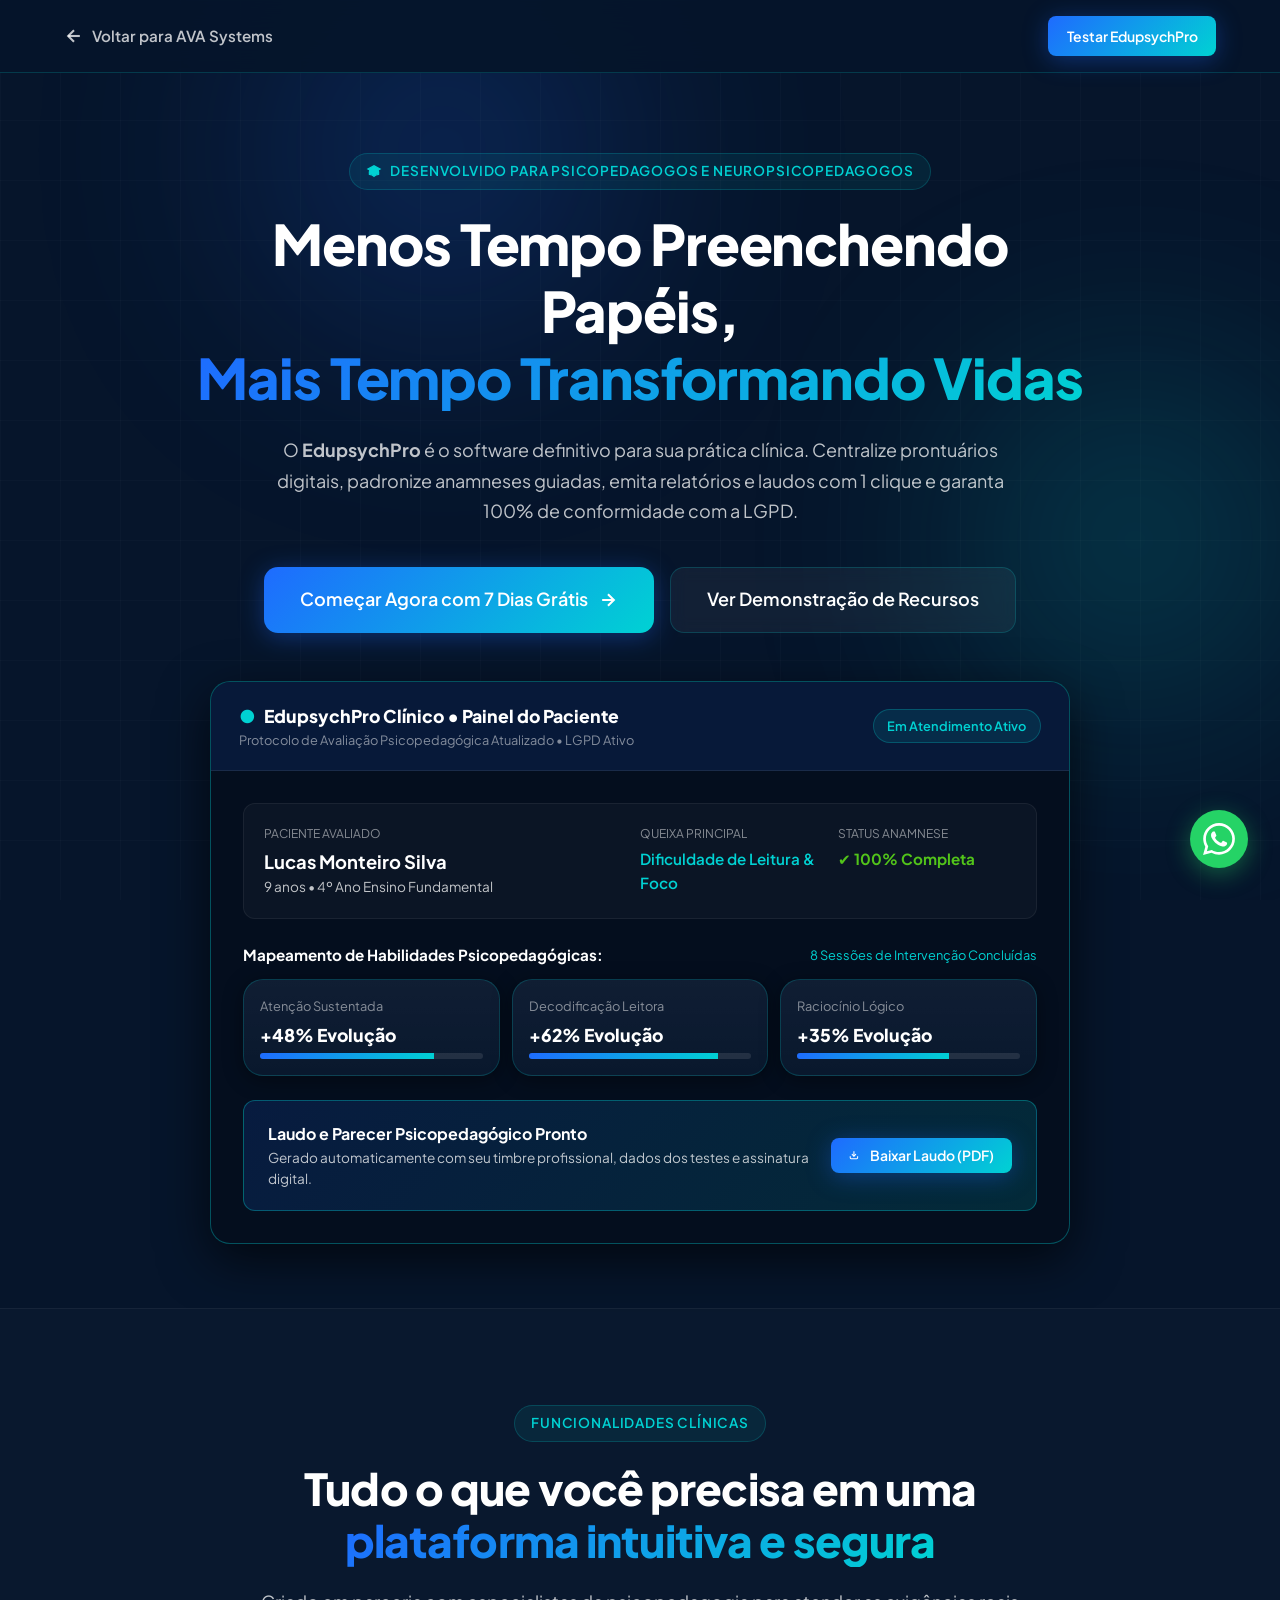
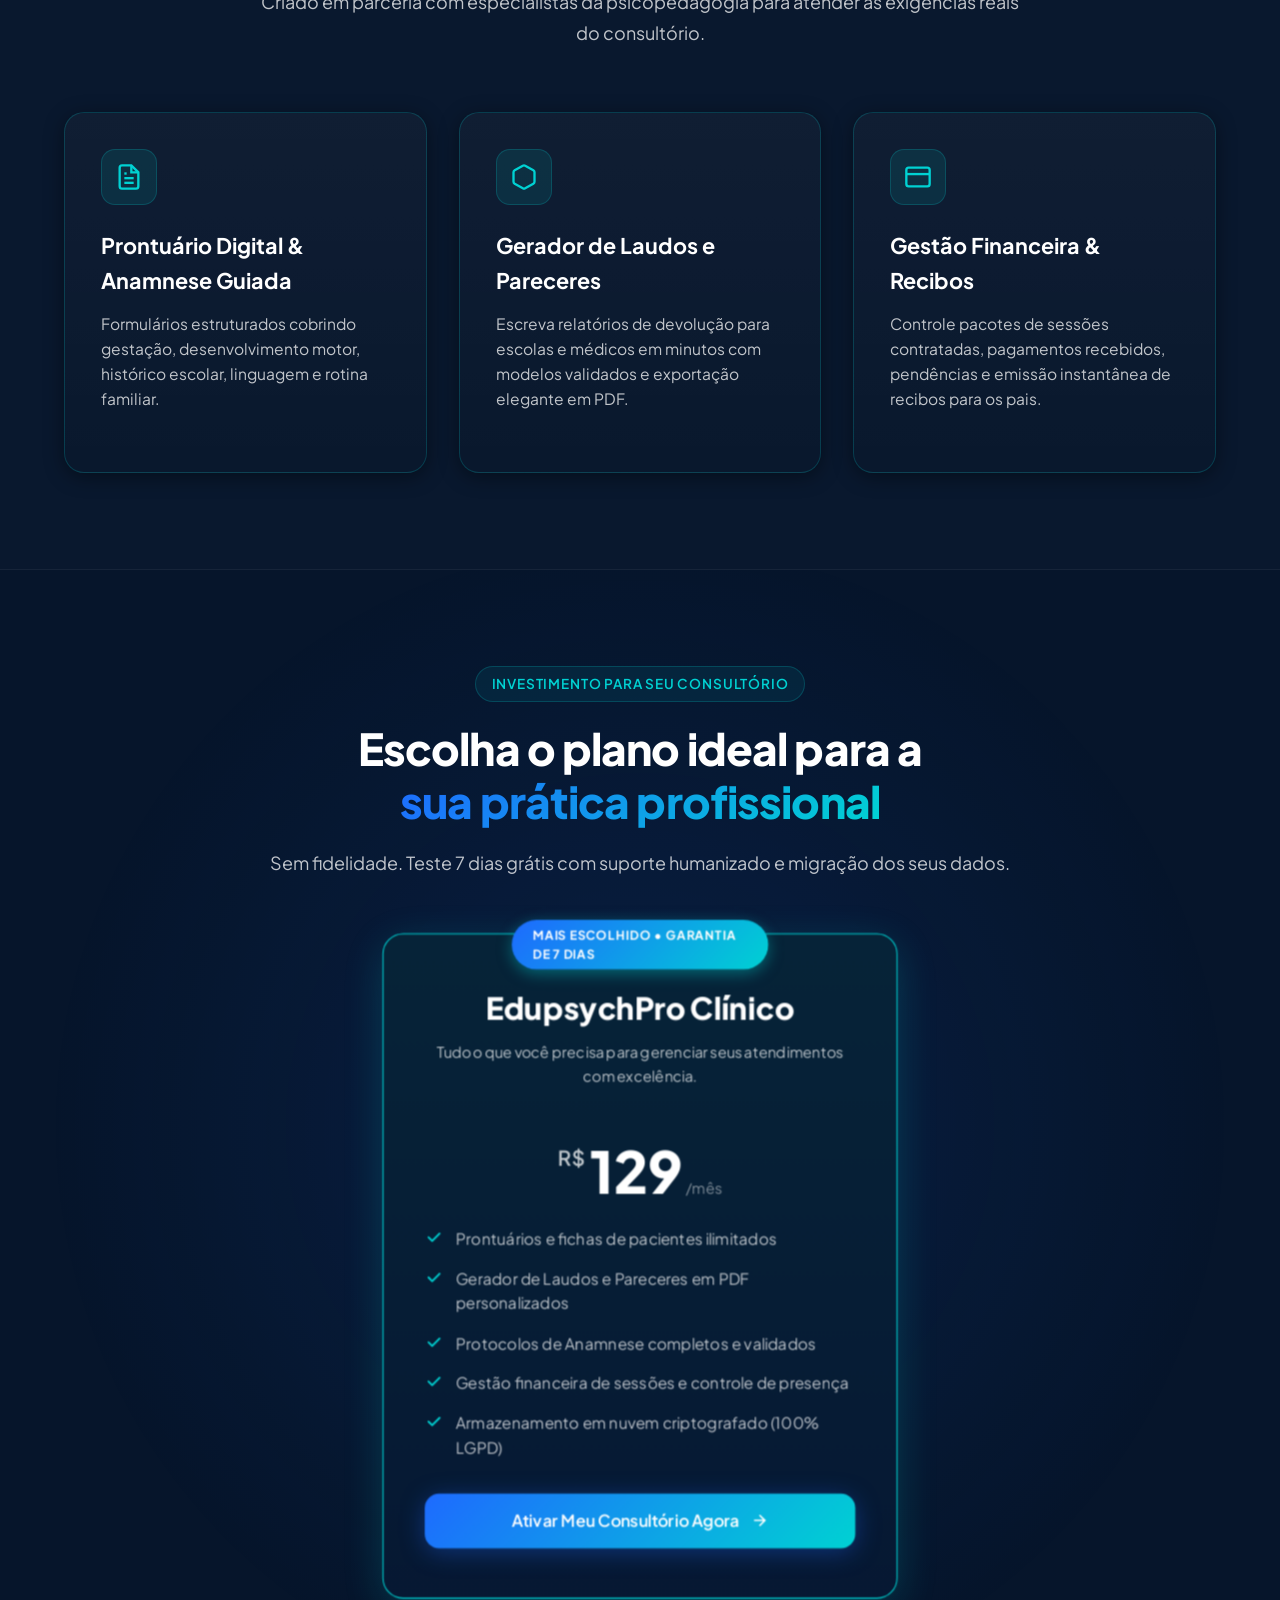
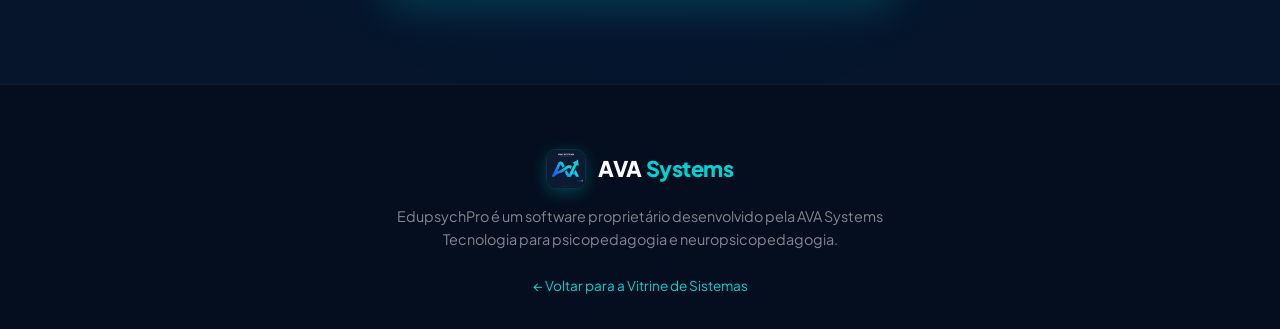
==== edupsychpro.html @ 57d43c19 "feat: vitrine de sistemas proprietarios com cards de acao dupla e landing pages dedicadas para Kit-A" ====
<!DOCTYPE html>
<html lang="pt-BR">
<head>
  <meta charset="UTF-8">
  <meta name="viewport" content="width=device-width, initial-scale=1.0">
  <title>EdupsychPro • Software de Gestão e Laudos para Psicopedagogos</title>
  <meta name="description" content="A plataforma definitiva para psicopedagogos e neuropsicopedagogos. Prontuários digitais, anamnese estruturada, laudos em PDF e conformidade LGPD.">
  
  <!-- Open Graph / Social Meta -->
  <meta property="og:title" content="EdupsychPro • Software de Gestão e Laudos para Psicopedagogos">
  <meta property="og:description" content="Software completo de gestão clínica, anamneses estruturadas e emissão de laudos em PDF para psicopedagogos e neuropsicopedagogos.">
  <meta property="og:type" content="website">
  <meta property="og:image" content="assets/logo-icon.jpg">
  
  <link rel="preconnect" href="https://fonts.googleapis.com">
  <link rel="preconnect" href="https://fonts.gstatic.com" crossorigin>
  <link href="https://fonts.googleapis.com/css2?family=Plus+Jakarta+Sans:wght@300;400;500;600;700;800&display=swap" rel="stylesheet">
  
  <link rel="icon" type="image/jpeg" href="assets/logo-icon.jpg">
  <link rel="stylesheet" href="styles.css">
  <style>
    .subpage-nav {
      background: rgba(6, 21, 43, 0.92);
      backdrop-filter: blur(16px);
      border-bottom: 1px solid var(--card-border);
      position: sticky;
      top: 0;
      z-index: 100;
      padding: 1rem 0;
    }
    .subpage-nav-inner {
      display: flex;
      justify-content: space-between;
      align-items: center;
    }
    .back-btn {
      display: inline-flex;
      align-items: center;
      gap: 0.5rem;
      color: var(--text-secondary);
      text-decoration: none;
      font-weight: 600;
      font-size: 0.95rem;
      transition: color var(--transition-fast);
    }
    .back-btn:hover {
      color: var(--accent-cyan);
    }
    .hero-landing {
      padding: 5rem 0 4rem 0;
      text-align: center;
    }
    .clinical-showcase-box {
      max-width: 860px;
      margin: 3rem auto 0 auto;
      background: #040e1e;
      border: 1px solid rgba(0, 210, 211, 0.35);
      border-radius: 20px;
      box-shadow: 0 16px 50px rgba(0, 0, 0, 0.65);
      overflow: hidden;
      text-align: left;
    }
    .clinical-topbar {
      background: rgba(30, 107, 255, 0.12);
      border-bottom: 1px solid rgba(255, 255, 255, 0.08);
      padding: 1.25rem 1.75rem;
      display: flex;
      justify-content: space-between;
      align-items: center;
      flex-wrap: wrap;
      gap: 1rem;
    }
    .clinical-body {
      padding: 2rem;
    }
    .patient-header-grid {
      display: grid;
      grid-template-columns: 2fr 1fr 1fr;
      gap: 1.25rem;
      background: rgba(255, 255, 255, 0.03);
      border: 1px solid rgba(255, 255, 255, 0.06);
      border-radius: 12px;
      padding: 1.25rem;
      margin-bottom: 1.5rem;
    }
    .pdf-banner-action {
      display: flex;
      justify-content: space-between;
      align-items: center;
      background: linear-gradient(135deg, rgba(30, 107, 255, 0.15), rgba(0, 210, 211, 0.15));
      border: 1px solid rgba(0, 210, 211, 0.35);
      border-radius: 12px;
      padding: 1.25rem 1.5rem;
      margin-top: 1.5rem;
    }
    @media (max-width: 768px) {
      .patient-header-grid {
        grid-template-columns: 1fr;
      }
      .pdf-banner-action {
        flex-direction: column;
        align-items: flex-start;
        gap: 1rem;
      }
    }
  </style>
</head>
<body>

  <!-- Ambient Glowing Tech Background -->
  <div class="ambient-bg" aria-hidden="true">
    <div class="ambient-orb orb-1"></div>
    <div class="ambient-orb orb-2"></div>
  </div>
  <div class="grid-overlay" aria-hidden="true"></div>

  <!-- Subpage Navigation -->
  <header class="subpage-nav">
    <div class="container subpage-nav-inner">
      <a href="index.html#sistemas" class="back-btn">
        <svg width="20" height="20" viewBox="0 0 24 24" fill="none" stroke="currentColor" stroke-width="2.5">
          <line x1="19" y1="12" x2="5" y2="12"></line>
          <polyline points="12 19 5 12 12 5"></polyline>
        </svg>
        <span>Voltar para AVA Systems</span>
      </a>

      <div style="display: flex; align-items: center; gap: 1rem;">
        <a href="https://wa.me/5511999999999?text=Ol%C3%A1!%20Quero%20conhecer%20e%20testar%20o%20EdupsychPro%20para%20psicopedagogos!" 
           class="btn btn-primary btn-sm" 
           target="_blank" 
           rel="noopener">
          <span>Testar EdupsychPro</span>
        </a>
      </div>
    </div>
  </header>

  <main>
    <!-- Product Hero -->
    <section class="hero-landing">
      <div class="container">
        
        <div class="section-badge" style="margin-bottom: 1.25rem;">
          <svg viewBox="0 0 24 24" fill="none" stroke="currentColor" stroke-width="2"><path d="M12 14l9-5-9-5-9 5 9 5z"/><path d="M12 14l6.16-3.422a12.083 12.083 0 0 1 .665 6.479A11.952 11.952 0 0 0 12 20.055a11.952 11.952 0 0 0-6.824-2.998 12.078 12.078 0 0 1 .665-6.479L12 14z"/></svg>
          <span>Desenvolvido para Psicopedagogos e Neuropsicopedagogos</span>
        </div>

        <h1 class="section-title" style="font-size: clamp(2.2rem, 5vw, 3.5rem); max-width: 900px; margin: 0 auto 1.5rem auto;">
          Menos Tempo Preenchendo Papéis, <span class="text-gradient">Mais Tempo Transformando Vidas</span>
        </h1>

        <p class="section-description" style="max-width: 760px; margin: 0 auto 2.5rem auto;">
          O <strong>EdupsychPro</strong> é o software definitivo para sua prática clínica. Centralize prontuários digitais, padronize anamneses guiadas, emita relatórios e laudos com 1 clique e garanta 100% de conformidade com a LGPD.
        </p>

        <div style="display: flex; justify-content: center; gap: 1rem; flex-wrap: wrap;">
          <a href="https://wa.me/5511999999999?text=Ol%C3%A1!%20Quero%20contratar%20o%20EdupsychPro%20com%20condi%C3%A7%C3%A3o%20especial!" 
             class="btn btn-primary btn-lg" 
             target="_blank" 
             rel="noopener">
            <span>Começar Agora com 7 Dias Grátis</span>
            <svg width="20" height="20" viewBox="0 0 24 24" fill="none" stroke="currentColor" stroke-width="2.5">
              <path d="M5 12h14M12 5l7 7-7 7"/>
            </svg>
          </a>
          <a href="#recursos" class="btn btn-secondary btn-lg">
            <span>Ver Demonstração de Recursos</span>
          </a>
        </div>

        <!-- Realistic Clinical Dashboard Mockup -->
        <div class="clinical-showcase-box">
          <div class="clinical-topbar">
            <div>
              <div style="font-weight: 800; color: #FFFFFF; font-size: 1.1rem; display: flex; align-items: center; gap: 0.5rem;">
                <span style="color: var(--accent-cyan);">●</span> EdupsychPro Clínico • Painel do Paciente
              </div>
              <div style="font-size: 0.8rem; color: var(--text-muted);">Protocolo de Avaliação Psicopedagógica Atualizado • LGPD Ativo</div>
            </div>
            <div>
              <span class="product-status-tag">Em Atendimento Ativo</span>
            </div>
          </div>

          <div class="clinical-body">
            
            <div class="patient-header-grid">
              <div>
                <div style="font-size: 0.75rem; color: var(--text-muted); text-transform: uppercase;">Paciente Avaliado</div>
                <div style="font-size: 1.15rem; font-weight: 700; color: #FFFFFF; margin-top: 0.2rem;">Lucas Monteiro Silva</div>
                <div style="font-size: 0.85rem; color: var(--text-secondary);">9 anos • 4º Ano Ensino Fundamental</div>
              </div>
              <div>
                <div style="font-size: 0.75rem; color: var(--text-muted); text-transform: uppercase;">Queixa Principal</div>
                <div style="font-size: 0.95rem; font-weight: 600; color: var(--accent-cyan); margin-top: 0.2rem;">Dificuldade de Leitura & Foco</div>
              </div>
              <div>
                <div style="font-size: 0.75rem; color: var(--text-muted); text-transform: uppercase;">Status Anamnese</div>
                <div style="font-size: 0.95rem; font-weight: 700; color: #52c41a; margin-top: 0.2rem;">✔ 100% Completa</div>
              </div>
            </div>

            <!-- Cognitive Skills Overview -->
            <div style="margin-bottom: 1.5rem;">
              <div style="display: flex; justify-content: space-between; align-items: center; margin-bottom: 0.75rem;">
                <span style="font-weight: 700; color: #FFFFFF; font-size: 0.95rem;">Mapeamento de Habilidades Psicopedagógicas:</span>
                <span style="font-size: 0.8rem; color: var(--accent-cyan);">8 Sessões de Intervenção Concluídas</span>
              </div>
              
              <div style="display: grid; grid-template-columns: repeat(3, 1fr); gap: 0.75rem;">
                <div class="glass-card" style="padding: 1rem;">
                  <div style="font-size: 0.8rem; color: var(--text-muted);">Atenção Sustentada</div>
                  <div style="font-size: 1.1rem; font-weight: 800; color: #FFFFFF; margin: 0.25rem 0;">+48% Evolução</div>
                  <div style="height: 6px; background: rgba(255,255,255,0.1); border-radius: 4px; overflow: hidden;">
                    <div style="height: 100%; width: 78%; background: var(--gradient-brand);"></div>
                  </div>
                </div>

                <div class="glass-card" style="padding: 1rem;">
                  <div style="font-size: 0.8rem; color: var(--text-muted);">Decodificação Leitora</div>
                  <div style="font-size: 1.1rem; font-weight: 800; color: #FFFFFF; margin: 0.25rem 0;">+62% Evolução</div>
                  <div style="height: 6px; background: rgba(255,255,255,0.1); border-radius: 4px; overflow: hidden;">
                    <div style="height: 100%; width: 85%; background: var(--gradient-brand);"></div>
                  </div>
                </div>

                <div class="glass-card" style="padding: 1rem;">
                  <div style="font-size: 0.8rem; color: var(--text-muted);">Raciocínio Lógico</div>
                  <div style="font-size: 1.1rem; font-weight: 800; color: #FFFFFF; margin: 0.25rem 0;">+35% Evolução</div>
                  <div style="height: 6px; background: rgba(255,255,255,0.1); border-radius: 4px; overflow: hidden;">
                    <div style="height: 100%; width: 68%; background: var(--gradient-brand);"></div>
                  </div>
                </div>
              </div>
            </div>

            <!-- PDF Generation Banner -->
            <div class="pdf-banner-action">
              <div>
                <div style="font-weight: 700; color: #FFFFFF; font-size: 1rem;">Laudo e Parecer Psicopedagógico Pronto</div>
                <div style="font-size: 0.85rem; color: var(--text-secondary);">Gerado automaticamente com seu timbre profissional, dados dos testes e assinatura digital.</div>
              </div>
              <button class="btn btn-primary btn-sm" onclick="alert('Demonstração: Laudo em PDF gerado com sucesso!')">
                <svg width="16" height="16" viewBox="0 0 24 24" fill="none" stroke="currentColor" stroke-width="2.5"><path d="M21 15v4a2 2 0 0 1-2 2H5a2 2 0 0 1-2-2v-4"/><polyline points="7 10 12 15 17 10"/><line x1="12" y1="15" x2="12" y2="3"/></svg>
                <span>Baixar Laudo (PDF)</span>
              </button>
            </div>

          </div>
        </div>

      </div>
    </section>

    <!-- Key Modules / Features Section -->
    <section id="recursos" style="background: rgba(255, 255, 255, 0.015); border-top: 1px solid rgba(255, 255, 255, 0.05); border-bottom: 1px solid rgba(255, 255, 255, 0.05);">
      <div class="container">
        <div class="section-header">
          <div class="section-badge">
            <span>Funcionalidades Clínicas</span>
          </div>
          <h2 class="section-title">
            Tudo o que você precisa em uma <span class="text-gradient">plataforma intuitiva e segura</span>
          </h2>
          <p class="section-description">
            Criado em parceria com especialistas da psicopedagogia para atender as exigências reais do consultório.
          </p>
        </div>

        <div class="features-grid">
          <div class="glass-card feature-card">
            <div class="feature-icon-wrapper">
              <svg viewBox="0 0 24 24" fill="none" stroke="currentColor" stroke-width="2"><path d="M14 2H6a2 2 0 0 0-2 2v16a2 2 0 0 0 2 2h12a2 2 0 0 0 2-2V8z"/><polyline points="14 2 14 8 20 8"/><line x1="16" y1="13" x2="8" y2="13"/><line x1="16" y1="17" x2="8" y2="17"/><polyline points="10 9 9 9 8 9"/></svg>
            </div>
            <h3 class="feature-title">Prontuário Digital & Anamnese Guiada</h3>
            <p class="feature-desc">
              Formulários estruturados cobrindo gestação, desenvolvimento motor, histórico escolar, linguagem e rotina familiar.
            </p>
          </div>

          <div class="glass-card feature-card">
            <div class="feature-icon-wrapper">
              <svg viewBox="0 0 24 24" fill="none" stroke="currentColor" stroke-width="2"><path d="M21 16V8a2 2 0 0 0-1-1.73l-7-4a2 2 0 0 0-2 0l-7 4A2 2 0 0 0 3 8v8a2 2 0 0 0 1 1.73l7 4a2 2 0 0 0 2 0l7-4A2 2 0 0 0 21 16z"/></svg>
            </div>
            <h3 class="feature-title">Gerador de Laudos e Pareceres</h3>
            <p class="feature-desc">
              Escreva relatórios de devolução para escolas e médicos em minutos com modelos validados e exportação elegante em PDF.
            </p>
          </div>

          <div class="glass-card feature-card">
            <div class="feature-icon-wrapper">
              <svg viewBox="0 0 24 24" fill="none" stroke="currentColor" stroke-width="2"><rect x="2" y="4" width="20" height="16" rx="2"/><path d="M7 15h0M2 9.5h20"/></svg>
            </div>
            <h3 class="feature-title">Gestão Financeira & Recibos</h3>
            <p class="feature-desc">
              Controle pacotes de sessões contratadas, pagamentos recebidos, pendências e emissão instantânea de recibos para os pais.
            </p>
          </div>
        </div>
      </div>
    </section>

    <!-- Pricing Section for EdupsychPro -->
    <section style="background: radial-gradient(circle at 50% 50%, rgba(30, 107, 255, 0.12) 0%, transparent 70%);">
      <div class="container">
        <div class="section-header">
          <div class="section-badge">
            <span>Investimento para seu Consultório</span>
          </div>
          <h2 class="section-title">
            Escolha o plano ideal para a <span class="text-gradient">sua prática profissional</span>
          </h2>
          <p class="section-description">
            Sem fidelidade. Teste 7 dias grátis com suporte humanizado e migração dos seus dados.
          </p>
        </div>

        <div style="max-width: 500px; margin: 0 auto;">
          <div class="glass-card pricing-card featured" style="padding: 3rem 2.5rem;">
            <span class="featured-ribbon">Mais Escolhido • Garantia de 7 Dias</span>
            <div class="plan-header" style="text-align: center;">
              <h3 class="plan-name" style="font-size: 1.85rem;">EdupsychPro Clínico</h3>
              <p class="plan-desc">Tudo o que você precisa para gerenciar seus atendimentos com excelência.</p>
            </div>
            <div class="plan-price-wrapper" style="text-align: center; margin: 1.5rem 0;">
              <span class="plan-currency">R$</span>
              <span class="plan-price" style="font-size: 3.5rem;">129</span>
              <span class="plan-period">/mês</span>
            </div>
            <ul class="plan-features-list" style="margin-bottom: 2rem;">
              <li>
                <svg viewBox="0 0 20 20" fill="currentColor"><path fill-rule="evenodd" d="M16.707 5.293a1 1 0 010 1.414l-8 8a1 1 0 01-1.414 0l-4-4a1 1 0 011.414-1.414L8 12.586l7.293-7.293a1 1 0 011.414 0z" clip-rule="evenodd"></path></svg>
                Prontuários e fichas de pacientes ilimitados
              </li>
              <li>
                <svg viewBox="0 0 20 20" fill="currentColor"><path fill-rule="evenodd" d="M16.707 5.293a1 1 0 010 1.414l-8 8a1 1 0 01-1.414 0l-4-4a1 1 0 011.414-1.414L8 12.586l7.293-7.293a1 1 0 011.414 0z" clip-rule="evenodd"></path></svg>
                Gerador de Laudos e Pareceres em PDF personalizados
              </li>
              <li>
                <svg viewBox="0 0 20 20" fill="currentColor"><path fill-rule="evenodd" d="M16.707 5.293a1 1 0 010 1.414l-8 8a1 1 0 01-1.414 0l-4-4a1 1 0 011.414-1.414L8 12.586l7.293-7.293a1 1 0 011.414 0z" clip-rule="evenodd"></path></svg>
                Protocolos de Anamnese completos e validados
              </li>
              <li>
                <svg viewBox="0 0 20 20" fill="currentColor"><path fill-rule="evenodd" d="M16.707 5.293a1 1 0 010 1.414l-8 8a1 1 0 01-1.414 0l-4-4a1 1 0 011.414-1.414L8 12.586l7.293-7.293a1 1 0 011.414 0z" clip-rule="evenodd"></path></svg>
                Gestão financeira de sessões e controle de presença
              </li>
              <li>
                <svg viewBox="0 0 20 20" fill="currentColor"><path fill-rule="evenodd" d="M16.707 5.293a1 1 0 010 1.414l-8 8a1 1 0 01-1.414 0l-4-4a1 1 0 011.414-1.414L8 12.586l7.293-7.293a1 1 0 011.414 0z" clip-rule="evenodd"></path></svg>
                Armazenamento em nuvem criptografado (100% LGPD)
              </li>
            </ul>

            <a href="https://wa.me/5511999999999?text=Ol%C3%A1!%20Quero%20contratar%20o%20EdupsychPro%20Cl%C3%ADnico%20por%20R$%20129/m%C3%AAs" 
               class="btn btn-primary" 
               style="width: 100%;" 
               target="_blank" 
               rel="noopener">
              <span>Ativar Meu Consultório Agora</span>
              <svg width="18" height="18" viewBox="0 0 24 24" fill="none" stroke="currentColor" stroke-width="2">
                <path d="M5 12h14M12 5l7 7-7 7"/>
              </svg>
            </a>
          </div>
        </div>
      </div>
    </section>

  </main>

  <!-- Footer -->
  <footer class="site-footer">
    <div class="container" style="text-align: center;">
      <a href="index.html" class="brand-logo" style="justify-content: center; margin-bottom: 1rem;">
        <img src="assets/logo-icon.jpg" alt="AVA Systems Logo" class="brand-logo-img">
        <span class="brand-name">AVA <span>Systems</span></span>
      </a>
      <p style="color: var(--text-muted); font-size: 0.9rem; max-width: 500px; margin: 0 auto 1.5rem auto;">
        EdupsychPro é um software proprietário desenvolvido pela AVA Systems Tecnologia para psicopedagogia e neuropsicopedagogia.
      </p>
      <div style="font-size: 0.85rem; color: var(--text-muted);">
        <a href="index.html#sistemas" style="color: var(--accent-cyan); text-decoration: none;">← Voltar para a Vitrine de Sistemas</a>
      </div>
    </div>
  </footer>

  <!-- Floating WhatsApp CTA -->
  <a href="https://wa.me/5511999999999?text=Ol%C3%A1!%20Gostaria%20de%20tirar%20d%C3%BAvidas%20sobre%20o%20EdupsychPro" 
     class="floating-whatsapp" 
     target="_blank" 
     rel="noopener" 
     aria-label="Falar no WhatsApp sobre o EdupsychPro">
    <svg viewBox="0 0 24 24">
      <path d="M.057 24l1.687-6.163c-1.041-1.804-1.588-3.849-1.587-5.946.003-6.556 5.338-11.891 11.893-11.891 3.181.001 6.167 1.24 8.413 3.488 2.245 2.248 3.481 5.236 3.48 8.414-.003 6.557-5.338 11.892-11.893 11.892-1.99-.001-3.951-.5-5.688-1.448l-6.305 1.654zm6.597-3.807c1.676.995 3.276 1.591 5.392 1.592 5.448 0 9.886-4.434 9.889-9.885.002-5.462-4.415-9.89-9.881-9.892-5.452 0-9.887 4.434-9.889 9.884-.001 2.225.651 3.891 1.746 5.634l-.999 3.648 3.742-.981zm11.387-5.464c-.074-.124-.272-.198-.57-.347-.297-.149-1.758-.868-2.031-.967-.272-.099-.47-.149-.669.149-.198.297-.768.967-.941 1.165-.173.198-.347.223-.644.074-.297-.149-1.255-.462-2.39-1.475-.883-.788-1.48-1.761-1.653-2.059-.173-.297-.018-.458.13-.606.134-.133.297-.347.446-.521.151-.172.2-.296.3-.495.099-.198.05-.372-.025-.521-.075-.148-.669-1.611-.916-2.206-.242-.579-.487-.501-.669-.51l-.57-.01c-.198 0-.52.074-.792.372s-1.04 1.016-1.04 2.479 1.065 2.876 1.213 3.074c.149.198 2.095 3.2 5.076 4.487.709.306 1.263.489 1.694.626.712.226 1.36.194 1.872.118.571-.085 1.758-.719 2.006-1.413.248-.695.248-1.29.173-1.414z"/>
    </svg>
  </a>

</body>
</html>
---- styles.css ----
/* ==========================================================================
   AVA SYSTEMS - HIGH-CONVERTING SALES DESIGN SYSTEM
   Palette & Hierarchy:
   - Base Dark: #06152B
   - Brand Primary: #1E6BFF
   - Brand Accent: #00D2D3
   - Gradient CTA: linear-gradient(135deg, #1E6BFF, #00D2D3)
   - Glass Cards: #06152B with rgba(255, 255, 255, 0.03) & border rgba(0, 210, 211, 0.2)
   - Text Primary: #FFFFFF
   - Text Muted: rgba(255, 255, 255, 0.75)
   ========================================================================== */

:root {
  --bg-dark: #06152B;
  --bg-dark-secondary: #0a1f3d;
  --bg-dark-tertiary: #040e1e;
  --primary-blue: #1E6BFF;
  --accent-cyan: #00D2D3;
  --accent-cyan-rgb: 0, 210, 211;
  --primary-blue-rgb: 30, 107, 255;
  --gradient-brand: linear-gradient(135deg, #1E6BFF, #00D2D3);
  --gradient-glow: linear-gradient(135deg, rgba(30, 107, 255, 0.4), rgba(0, 210, 211, 0.4));
  
  --card-bg: #06152B;
  --card-fill: rgba(255, 255, 255, 0.03);
  --card-border: rgba(0, 210, 211, 0.2);
  --card-border-hover: rgba(0, 210, 211, 0.5);
  
  --text-primary: #FFFFFF;
  --text-secondary: rgba(255, 255, 255, 0.75);
  --text-muted: rgba(255, 255, 255, 0.5);
  
  --font-main: 'Plus Jakarta Sans', system-ui, -apple-system, BlinkMacSystemFont, 'Segoe UI', Roboto, sans-serif;
  
  --radius-sm: 8px;
  --radius-md: 14px;
  --radius-lg: 20px;
  --radius-full: 9999px;
  
  --shadow-subtle: 0 4px 20px rgba(0, 0, 0, 0.4);
  --shadow-glow: 0 8px 32px rgba(0, 210, 211, 0.25);
  --shadow-btn: 0 4px 24px rgba(30, 107, 255, 0.35);
  
  --container-max: 1200px;
  --transition-fast: 0.2s cubic-bezier(0.16, 1, 0.3, 1);
  --transition-smooth: 0.35s cubic-bezier(0.16, 1, 0.3, 1);
}

/* ---------------- CSS Reset & Defaults ---------------- */
*, *::before, *::after {
  box-sizing: border-box;
  margin: 0;
  padding: 0;
}

html {
  scroll-behavior: smooth;
  font-size: 16px;
  background-color: var(--bg-dark);
  color: var(--text-primary);
  font-family: var(--font-main);
  -webkit-font-smoothing: antialiased;
  -moz-osx-font-smoothing: grayscale;
}

body {
  min-height: 100vh;
  background-color: var(--bg-dark);
  color: var(--text-primary);
  overflow-x: hidden;
  line-height: 1.6;
  position: relative;
}

/* Background Ambient Lighting (Tech Neon Orbs) */
.ambient-bg {
  position: fixed;
  top: 0;
  left: 0;
  width: 100%;
  height: 100%;
  pointer-events: none;
  z-index: 0;
  overflow: hidden;
}

.ambient-orb {
  position: absolute;
  border-radius: 50%;
  filter: blur(120px);
  opacity: 0.35;
  animation: floatOrb 18s ease-in-out infinite alternate;
}

.orb-1 {
  width: 500px;
  height: 500px;
  background: radial-gradient(circle, #1E6BFF 0%, transparent 70%);
  top: -100px;
  left: 15%;
}

.orb-2 {
  width: 450px;
  height: 450px;
  background: radial-gradient(circle, #00D2D3 0%, transparent 70%);
  top: 35%;
  right: -80px;
  animation-delay: -5s;
}

.orb-3 {
  width: 550px;
  height: 550px;
  background: radial-gradient(circle, #0a316c 0%, transparent 70%);
  bottom: 10%;
  left: -100px;
  animation-delay: -10s;
}

@keyframes floatOrb {
  0% { transform: translate(0, 0) scale(1); }
  50% { transform: translate(40px, 30px) scale(1.08); }
  100% { transform: translate(-30px, -20px) scale(0.95); }
}

/* Grid overlay effect */
.grid-overlay {
  position: fixed;
  top: 0;
  left: 0;
  width: 100%;
  height: 100%;
  background-image: 
    linear-gradient(rgba(255, 255, 255, 0.02) 1px, transparent 1px),
    linear-gradient(90deg, rgba(255, 255, 255, 0.02) 1px, transparent 1px);
  background-size: 60px 60px;
  pointer-events: none;
  z-index: 0;
}

/* ---------------- Layout & Utility Classes ---------------- */
.container {
  width: 100%;
  max-width: var(--container-max);
  margin: 0 auto;
  padding: 0 1.5rem;
  position: relative;
  z-index: 1;
}

section {
  padding: 6rem 0;
  position: relative;
  z-index: 1;
}

.text-gradient {
  background: var(--gradient-brand);
  -webkit-background-clip: text;
  background-clip: text;
  -webkit-text-fill-color: transparent;
  display: inline-block;
}

.section-header {
  text-align: center;
  max-width: 760px;
  margin: 0 auto 4rem auto;
}

.section-badge {
  display: inline-flex;
  align-items: center;
  gap: 0.5rem;
  padding: 0.4rem 1rem;
  background: rgba(0, 210, 211, 0.08);
  border: 1px solid var(--card-border);
  border-radius: var(--radius-full);
  font-size: 0.85rem;
  font-weight: 600;
  color: var(--accent-cyan);
  text-transform: uppercase;
  letter-spacing: 0.06em;
  margin-bottom: 1.25rem;
}

.section-badge svg {
  width: 16px;
  height: 16px;
  fill: currentColor;
}

.section-title {
  font-size: clamp(2rem, 4vw, 2.75rem);
  font-weight: 800;
  line-height: 1.2;
  letter-spacing: -0.02em;
  color: var(--text-primary);
  margin-bottom: 1.25rem;
}

.section-description {
  font-size: 1.125rem;
  color: var(--text-secondary);
  line-height: 1.7;
}

/* ---------------- Glass Cards ---------------- */
.glass-card {
  background-color: var(--card-bg);
  background-image: linear-gradient(180deg, rgba(255, 255, 255, 0.04) 0%, rgba(255, 255, 255, 0.01) 100%);
  border: 1px solid var(--card-border);
  border-radius: var(--radius-lg);
  padding: 2rem;
  box-shadow: var(--shadow-subtle);
  transition: transform var(--transition-smooth), border-color var(--transition-smooth), box-shadow var(--transition-smooth);
  position: relative;
  backdrop-filter: blur(12px);
  -webkit-backdrop-filter: blur(12px);
}

.glass-card:hover {
  transform: translateY(-4px);
  border-color: var(--card-border-hover);
  box-shadow: 0 12px 36px rgba(0, 210, 211, 0.15);
}

/* ---------------- Buttons & CTAs ---------------- */
.btn {
  display: inline-flex;
  align-items: center;
  justify-content: center;
  gap: 0.65rem;
  font-family: var(--font-main);
  font-weight: 600;
  font-size: 1rem;
  padding: 0.85rem 1.75rem;
  border-radius: var(--radius-md);
  text-decoration: none;
  cursor: pointer;
  transition: all var(--transition-smooth);
  border: none;
  outline: none;
  white-space: nowrap;
}

.btn:focus-visible {
  outline: 2px solid var(--accent-cyan);
  outline-offset: 3px;
}

.btn-primary {
  background: var(--gradient-brand);
  color: #FFFFFF;
  box-shadow: var(--shadow-btn);
  position: relative;
  overflow: hidden;
}

.btn-primary::before {
  content: '';
  position: absolute;
  top: 0;
  left: -100%;
  width: 100%;
  height: 100%;
  background: linear-gradient(90deg, transparent, rgba(255, 255, 255, 0.25), transparent);
  transition: 0.6s ease;
}

.btn-primary:hover {
  box-shadow: 0 6px 28px rgba(0, 210, 211, 0.45);
  transform: translateY(-2px);
}

.btn-primary:hover::before {
  left: 100%;
}

.btn-secondary {
  background: rgba(255, 255, 255, 0.05);
  color: #FFFFFF;
  border: 1px solid var(--card-border);
  backdrop-filter: blur(8px);
}

.btn-secondary:hover {
  background: rgba(255, 255, 255, 0.1);
  border-color: var(--accent-cyan);
  color: #FFFFFF;
  transform: translateY(-2px);
}

.btn-sm {
  padding: 0.55rem 1.15rem;
  font-size: 0.875rem;
  border-radius: var(--radius-sm);
}

.btn-lg {
  padding: 1.1rem 2.25rem;
  font-size: 1.125rem;
}

/* ---------------- Header & Navbar ---------------- */
.navbar {
  position: fixed;
  top: 0;
  left: 0;
  width: 100%;
  z-index: 100;
  padding: 1.25rem 0;
  transition: all var(--transition-smooth);
}

.navbar.scrolled {
  padding: 0.75rem 0;
  background: rgba(6, 21, 43, 0.85);
  backdrop-filter: blur(16px);
  -webkit-backdrop-filter: blur(16px);
  border-bottom: 1px solid var(--card-border);
  box-shadow: 0 4px 24px rgba(0, 0, 0, 0.3);
}

.nav-container {
  display: flex;
  align-items: center;
  justify-content: space-between;
}

.brand-logo {
  display: flex;
  align-items: center;
  gap: 0.75rem;
  text-decoration: none;
  font-weight: 800;
  font-size: 1.35rem;
  letter-spacing: -0.02em;
  color: #FFFFFF;
}

.brand-logo-img {
  width: 40px;
  height: 40px;
  border-radius: 10px;
  object-fit: cover;
  border: 1px solid var(--card-border);
  box-shadow: 0 4px 16px rgba(0, 210, 211, 0.25);
  transition: transform var(--transition-smooth);
}

.brand-logo:hover .brand-logo-img {
  transform: scale(1.06);
}

.brand-banner-showcase {
  width: 100%;
  max-width: 900px;
  border-radius: var(--radius-lg);
  border: 1px solid var(--card-border);
  box-shadow: var(--shadow-glow);
  display: block;
  margin: 3.5rem auto 0 auto;
}

.logo-symbol {
  width: 36px;
  height: 36px;
  border-radius: 10px;
  background: var(--gradient-brand);
  display: flex;
  align-items: center;
  justify-content: center;
  box-shadow: 0 4px 16px rgba(0, 210, 211, 0.4);
}

.logo-symbol svg {
  width: 20px;
  height: 20px;
  fill: #FFFFFF;
}

.brand-name {
  color: #FFFFFF;
}

.brand-name span {
  color: var(--accent-cyan);
}

.nav-links {
  display: flex;
  align-items: center;
  gap: 2rem;
  list-style: none;
}

.nav-link {
  color: var(--text-secondary);
  text-decoration: none;
  font-size: 0.95rem;
  font-weight: 500;
  transition: color var(--transition-fast);
}

.nav-link:hover {
  color: var(--accent-cyan);
}

.nav-actions {
  display: flex;
  align-items: center;
  gap: 1rem;
}

.nav-toggle {
  display: none;
  background: transparent;
  border: 1px solid var(--card-border);
  color: #FFFFFF;
  padding: 0.5rem;
  border-radius: var(--radius-sm);
  cursor: pointer;
}

/* ---------------- Hero Section ---------------- */
.hero-section {
  padding-top: 10rem;
  padding-bottom: 5rem;
  text-align: center;
  position: relative;
}

.hero-pill {
  display: inline-flex;
  align-items: center;
  gap: 0.6rem;
  background: rgba(30, 107, 255, 0.12);
  border: 1px solid rgba(0, 210, 211, 0.3);
  padding: 0.4rem 1.1rem;
  border-radius: var(--radius-full);
  font-size: 0.875rem;
  font-weight: 600;
  color: #FFFFFF;
  margin-bottom: 1.75rem;
}

.live-indicator {
  width: 8px;
  height: 8px;
  border-radius: 50%;
  background-color: var(--accent-cyan);
  box-shadow: 0 0 10px var(--accent-cyan);
  animation: pulseLive 2s infinite;
}

@keyframes pulseLive {
  0% { transform: scale(1); opacity: 1; }
  50% { transform: scale(1.4); opacity: 0.5; }
  100% { transform: scale(1); opacity: 1; }
}

.hero-title {
  font-size: clamp(2.5rem, 6vw, 4.25rem);
  font-weight: 800;
  line-height: 1.1;
  letter-spacing: -0.03em;
  max-width: 950px;
  margin: 0 auto 1.5rem auto;
}

.hero-subtitle {
  font-size: clamp(1.1rem, 2vw, 1.35rem);
  color: var(--text-secondary);
  max-width: 720px;
  margin: 0 auto 2.5rem auto;
  line-height: 1.6;
}

.hero-cta-group {
  display: flex;
  align-items: center;
  justify-content: center;
  gap: 1.25rem;
  margin-bottom: 3.5rem;
  flex-wrap: wrap;
}

/* Hero Metrics Strip */
.hero-stats-row {
  display: grid;
  grid-template-columns: repeat(auto-fit, minmax(200px, 1fr));
  gap: 1.5rem;
  max-width: 900px;
  margin: 0 auto 4rem auto;
}

.stat-item {
  padding: 1.25rem;
  background: rgba(255, 255, 255, 0.02);
  border: 1px solid var(--card-border);
  border-radius: var(--radius-md);
  text-align: center;
}

.stat-number {
  font-size: 2.25rem;
  font-weight: 800;
  color: #FFFFFF;
  margin-bottom: 0.25rem;
  letter-spacing: -0.02em;
}

.stat-label {
  font-size: 0.875rem;
  color: var(--text-secondary);
}

/* Interactive Product Dashboard Mockup */
.hero-mockup-wrapper {
  position: relative;
  max-width: 1040px;
  margin: 0 auto;
  border-radius: var(--radius-lg);
  padding: 8px;
  background: linear-gradient(180deg, rgba(0, 210, 211, 0.3) 0%, rgba(30, 107, 255, 0.1) 100%);
  box-shadow: 0 20px 80px rgba(0, 210, 211, 0.18);
}

.mockup-inner {
  background: #040e1e;
  border-radius: calc(var(--radius-lg) - 6px);
  overflow: hidden;
  border: 1px solid rgba(255, 255, 255, 0.06);
}

.mockup-header {
  background: #081a33;
  padding: 0.85rem 1.25rem;
  display: flex;
  align-items: center;
  justify-content: space-between;
  border-bottom: 1px solid rgba(255, 255, 255, 0.06);
}

.window-dots {
  display: flex;
  gap: 6px;
}

.window-dot {
  width: 10px;
  height: 10px;
  border-radius: 50%;
  background: rgba(255, 255, 255, 0.2);
}

.window-dot.close { background: #ff5f56; }
.window-dot.min { background: #ffbd2e; }
.window-dot.max { background: #27c93f; }

.mockup-tabs {
  display: flex;
  gap: 0.5rem;
}

.mockup-tab {
  background: transparent;
  border: none;
  color: var(--text-muted);
  font-family: var(--font-main);
  font-size: 0.85rem;
  padding: 0.35rem 0.85rem;
  border-radius: var(--radius-sm);
  cursor: pointer;
  transition: all var(--transition-fast);
}

.mockup-tab.active {
  background: rgba(0, 210, 211, 0.15);
  color: var(--accent-cyan);
  font-weight: 600;
}

.mockup-tab:hover:not(.active) {
  color: #FFFFFF;
}

.mockup-content {
  padding: 1.75rem;
  text-align: left;
}

.mockup-grid {
  display: grid;
  grid-template-columns: repeat(3, 1fr);
  gap: 1.25rem;
  margin-bottom: 1.5rem;
}

.metric-card {
  background: rgba(6, 21, 43, 0.7);
  border: 1px solid var(--card-border);
  border-radius: var(--radius-md);
  padding: 1.25rem;
}

.metric-card-title {
  font-size: 0.85rem;
  color: var(--text-muted);
  margin-bottom: 0.5rem;
  display: flex;
  justify-content: space-between;
}

.metric-badge {
  font-size: 0.75rem;
  color: #27c93f;
  background: rgba(39, 201, 63, 0.12);
  padding: 0.1rem 0.4rem;
  border-radius: 4px;
}

.metric-card-value {
  font-size: 1.6rem;
  font-weight: 700;
  color: #FFFFFF;
}

.mockup-chart-placeholder {
  height: 240px;
  background: rgba(6, 21, 43, 0.8);
  border: 1px solid var(--card-border);
  border-radius: var(--radius-md);
  padding: 1.25rem;
  position: relative;
  display: flex;
  flex-direction: column;
  justify-content: flex-end;
}

.chart-bars {
  display: flex;
  align-items: flex-end;
  justify-content: space-between;
  height: 180px;
  gap: 10px;
  padding-top: 1rem;
}

.chart-bar-group {
  flex: 1;
  display: flex;
  flex-direction: column;
  align-items: center;
  height: 100%;
  justify-content: flex-end;
}

.chart-bar {
  width: 100%;
  max-width: 38px;
  border-radius: 6px 6px 0 0;
  background: var(--gradient-brand);
  transition: height 0.8s ease;
  position: relative;
}

.chart-bar::after {
  content: '';
  position: absolute;
  top: 0;
  left: 0;
  width: 100%;
  height: 100%;
  background: linear-gradient(180deg, rgba(255, 255, 255, 0.3) 0%, transparent 100%);
  border-radius: inherit;
}

.chart-bar-label {
  font-size: 0.75rem;
  color: var(--text-muted);
  margin-top: 0.5rem;
}

/* ---------------- Social Proof & Google Reviews ---------------- */
.social-proof-section {
  padding: 3rem 0;
  border-top: 1px solid rgba(255, 255, 255, 0.05);
  border-bottom: 1px solid rgba(255, 255, 255, 0.05);
  background: rgba(4, 14, 30, 0.4);
}

.proof-container {
  display: flex;
  align-items: center;
  justify-content: space-between;
  flex-wrap: wrap;
  gap: 2rem;
}

.google-review-badge {
  display: flex;
  align-items: center;
  gap: 1rem;
  background: rgba(255, 255, 255, 0.02);
  border: 1px solid var(--card-border);
  padding: 0.75rem 1.25rem;
  border-radius: var(--radius-md);
}

.google-icon-img {
  width: 32px;
  height: 32px;
  object-fit: contain;
}

.stars-rating {
  color: #fbbc04;
  font-size: 1rem;
  letter-spacing: 2px;
}

.rating-text {
  font-size: 0.875rem;
  color: var(--text-secondary);
}

.rating-text strong {
  color: #FFFFFF;
}

.client-logos-row {
  display: flex;
  align-items: center;
  gap: 2.5rem;
  opacity: 0.6;
  flex-wrap: wrap;
}

.client-logo-item {
  font-weight: 700;
  font-size: 1.15rem;
  letter-spacing: 0.04em;
  color: #FFFFFF;
}

/* ---------------- Solutions & Features ---------------- */
.features-grid {
  display: grid;
  grid-template-columns: repeat(auto-fit, minmax(320px, 1fr));
  gap: 2rem;
}

.feature-card {
  padding: 2.25rem;
  display: flex;
  flex-direction: column;
}

.feature-icon-wrapper {
  width: 56px;
  height: 56px;
  border-radius: var(--radius-md);
  background: rgba(0, 210, 211, 0.1);
  border: 1px solid var(--card-border);
  display: flex;
  align-items: center;
  justify-content: center;
  margin-bottom: 1.5rem;
  color: var(--accent-cyan);
  transition: all var(--transition-smooth);
}

.feature-card:hover .feature-icon-wrapper {
  background: var(--gradient-brand);
  color: #FFFFFF;
  box-shadow: 0 4px 20px rgba(0, 210, 211, 0.4);
  transform: scale(1.05);
}

.feature-icon-wrapper svg {
  width: 28px;
  height: 28px;
}

.feature-title {
  font-size: 1.35rem;
  font-weight: 700;
  margin-bottom: 0.85rem;
  color: #FFFFFF;
}

.feature-desc {
  color: var(--text-secondary);
  font-size: 0.975rem;
  line-height: 1.6;
  margin-bottom: 1.5rem;
}

.feature-bullets {
  list-style: none;
  margin-top: auto;
  display: flex;
  flex-direction: column;
  gap: 0.6rem;
}

.feature-bullets li {
  display: flex;
  align-items: center;
  gap: 0.6rem;
  font-size: 0.9rem;
  color: var(--text-secondary);
}

.feature-bullets li svg {
  width: 16px;
  height: 16px;
  color: var(--accent-cyan);
  flex-shrink: 0;
}

/* ---------------- Pricing Section ---------------- */
.pricing-section {
  position: relative;
}

.billing-toggle-container {
  display: flex;
  align-items: center;
  justify-content: center;
  gap: 1rem;
  margin-bottom: 3.5rem;
}

.toggle-label {
  font-size: 1rem;
  font-weight: 600;
  color: var(--text-secondary);
  cursor: pointer;
}

.toggle-label.active {
  color: #FFFFFF;
}

.switch {
  position: relative;
  display: inline-block;
  width: 56px;
  height: 30px;
}

.switch input {
  opacity: 0;
  width: 0;
  height: 0;
}

.slider {
  position: absolute;
  cursor: pointer;
  top: 0;
  left: 0;
  right: 0;
  bottom: 0;
  background-color: rgba(255, 255, 255, 0.1);
  border: 1px solid var(--card-border);
  transition: 0.3s;
  border-radius: 34px;
}

.slider:before {
  position: absolute;
  content: "";
  height: 22px;
  width: 22px;
  left: 3px;
  bottom: 3px;
  background: var(--gradient-brand);
  transition: 0.3s;
  border-radius: 50%;
  box-shadow: 0 2px 8px rgba(0, 0, 0, 0.3);
}

input:checked + .slider:before {
  transform: translateX(26px);
}

.discount-badge {
  background: rgba(0, 210, 211, 0.15);
  border: 1px solid var(--accent-cyan);
  color: var(--accent-cyan);
  font-size: 0.75rem;
  font-weight: 700;
  padding: 0.2rem 0.6rem;
  border-radius: var(--radius-full);
  text-transform: uppercase;
}

.pricing-grid {
  display: grid;
  grid-template-columns: repeat(auto-fit, minmax(320px, 1fr));
  gap: 2rem;
  align-items: stretch;
}

.pricing-card {
  display: flex;
  flex-direction: column;
  padding: 2.5rem 2rem;
  position: relative;
}

.pricing-card.featured {
  border-color: var(--accent-cyan);
  box-shadow: 0 10px 40px rgba(0, 210, 211, 0.2);
  background-image: linear-gradient(180deg, rgba(0, 210, 211, 0.08) 0%, rgba(30, 107, 255, 0.04) 100%);
  transform: scale(1.03);
  z-index: 2;
}

.featured-ribbon {
  position: absolute;
  top: -14px;
  left: 50%;
  transform: translateX(-50%);
  background: var(--gradient-brand);
  color: #FFFFFF;
  font-size: 0.75rem;
  font-weight: 700;
  padding: 0.3rem 1.25rem;
  border-radius: var(--radius-full);
  text-transform: uppercase;
  letter-spacing: 0.05em;
  box-shadow: 0 4px 14px rgba(0, 210, 211, 0.4);
}

.plan-header {
  margin-bottom: 1.75rem;
  text-align: left;
}

.plan-name {
  font-size: 1.5rem;
  font-weight: 800;
  color: #FFFFFF;
  margin-bottom: 0.5rem;
}

.plan-desc {
  font-size: 0.9rem;
  color: var(--text-secondary);
}

.plan-price-wrapper {
  margin-bottom: 2rem;
  text-align: left;
}

.plan-currency {
  font-size: 1.25rem;
  font-weight: 600;
  color: var(--text-secondary);
  vertical-align: top;
  margin-right: 2px;
}

.plan-price {
  font-size: 3.25rem;
  font-weight: 800;
  color: #FFFFFF;
  line-height: 1;
}

.plan-period {
  font-size: 0.9rem;
  color: var(--text-muted);
}

.plan-features-list {
  list-style: none;
  margin-bottom: 2.5rem;
  display: flex;
  flex-direction: column;
  gap: 0.9rem;
  text-align: left;
  flex-grow: 1;
}

.plan-features-list li {
  display: flex;
  align-items: flex-start;
  gap: 0.75rem;
  font-size: 0.95rem;
  color: var(--text-secondary);
}

.plan-features-list li svg {
  width: 18px;
  height: 18px;
  color: var(--accent-cyan);
  flex-shrink: 0;
  margin-top: 2px;
}

.plan-features-list li.disabled {
  opacity: 0.4;
  text-decoration: line-through;
}

.pricing-btn {
  width: 100%;
}

/* ---------------- Testimonials & Social Proof ---------------- */
.testimonials-grid {
  display: grid;
  grid-template-columns: repeat(auto-fit, minmax(320px, 1fr));
  gap: 2rem;
}

.testimonial-card {
  padding: 2.25rem;
  display: flex;
  flex-direction: column;
  justify-content: space-between;
}

.testimonial-quote {
  font-size: 1.05rem;
  line-height: 1.6;
  color: var(--text-secondary);
  margin-bottom: 1.75rem;
  position: relative;
}

.testimonial-user {
  display: flex;
  align-items: center;
  gap: 1rem;
}

.user-avatar {
  width: 48px;
  height: 48px;
  border-radius: 50%;
  background: var(--gradient-brand);
  display: flex;
  align-items: center;
  justify-content: center;
  font-weight: 700;
  font-size: 1.1rem;
  color: #FFFFFF;
  border: 2px solid var(--accent-cyan);
}

.user-info h4 {
  font-size: 1rem;
  font-weight: 700;
  color: #FFFFFF;
}

.user-info p {
  font-size: 0.85rem;
  color: var(--accent-cyan);
}

/* ---------------- FAQ Accordion ---------------- */
.faq-container {
  max-width: 820px;
  margin: 0 auto;
  display: flex;
  flex-direction: column;
  gap: 1.25rem;
}

.faq-item {
  background: var(--card-bg);
  border: 1px solid var(--card-border);
  border-radius: var(--radius-md);
  overflow: hidden;
  transition: all var(--transition-fast);
}

.faq-question {
  width: 100%;
  padding: 1.5rem;
  text-align: left;
  background: transparent;
  border: none;
  font-family: var(--font-main);
  font-size: 1.1rem;
  font-weight: 700;
  color: #FFFFFF;
  cursor: pointer;
  display: flex;
  align-items: center;
  justify-content: space-between;
  gap: 1rem;
  transition: color var(--transition-fast);
}

.faq-question:hover {
  color: var(--accent-cyan);
}

.faq-icon {
  width: 22px;
  height: 22px;
  transition: transform var(--transition-smooth);
  color: var(--accent-cyan);
  flex-shrink: 0;
}

.faq-item.active .faq-icon {
  transform: rotate(180deg);
}

.faq-answer {
  max-height: 0;
  overflow: hidden;
  transition: max-height 0.4s ease, padding 0.4s ease;
  padding: 0 1.5rem;
}

.faq-item.active .faq-answer {
  max-height: 300px;
  padding: 0 1.5rem 1.5rem 1.5rem;
}

.faq-answer p {
  color: var(--text-secondary);
  font-size: 0.975rem;
  line-height: 1.6;
}

/* ---------------- Lead Capture / Contact Section ---------------- */
.contact-wrapper {
  background: linear-gradient(135deg, rgba(30, 107, 255, 0.1) 0%, rgba(0, 210, 211, 0.05) 100%);
  border: 1px solid var(--card-border);
  border-radius: var(--radius-lg);
  padding: 3.5rem;
  display: grid;
  grid-template-columns: 1fr 1fr;
  gap: 3.5rem;
  align-items: center;
  box-shadow: 0 20px 60px rgba(0, 0, 0, 0.4);
}

.contact-text h2 {
  font-size: 2.25rem;
  font-weight: 800;
  margin-bottom: 1rem;
  line-height: 1.2;
}

.contact-text p {
  color: var(--text-secondary);
  font-size: 1.05rem;
  margin-bottom: 2rem;
  line-height: 1.6;
}

.contact-perks {
  list-style: none;
  display: flex;
  flex-direction: column;
  gap: 0.85rem;
}

.contact-perks li {
  display: flex;
  align-items: center;
  gap: 0.75rem;
  color: #FFFFFF;
  font-weight: 500;
}

.contact-perks li svg {
  color: var(--accent-cyan);
}

.contact-form {
  background: var(--bg-dark);
  border: 1px solid var(--card-border);
  padding: 2.25rem;
  border-radius: var(--radius-md);
  box-shadow: var(--shadow-subtle);
}

.form-group {
  margin-bottom: 1.25rem;
  text-align: left;
}

.form-group label {
  display: block;
  font-size: 0.875rem;
  font-weight: 600;
  color: var(--text-secondary);
  margin-bottom: 0.4rem;
}

.form-input, .form-select, .form-textarea {
  width: 100%;
  padding: 0.85rem 1rem;
  background: rgba(255, 255, 255, 0.03);
  border: 1px solid var(--card-border);
  border-radius: var(--radius-sm);
  color: #FFFFFF;
  font-family: var(--font-main);
  font-size: 0.95rem;
  transition: all var(--transition-fast);
}

.form-input:focus, .form-select:focus, .form-textarea:focus {
  outline: none;
  border-color: var(--accent-cyan);
  box-shadow: 0 0 12px rgba(0, 210, 211, 0.25);
  background: rgba(255, 255, 255, 0.05);
}

.form-select option {
  background: #06152B;
  color: #FFFFFF;
}

/* ---------------- Footer ---------------- */
.site-footer {
  padding: 4rem 0 2rem 0;
  background: var(--bg-dark-tertiary);
  border-top: 1px solid rgba(255, 255, 255, 0.05);
  position: relative;
  z-index: 1;
}

.footer-grid {
  display: grid;
  grid-template-columns: 2fr 1fr 1fr 1fr;
  gap: 3rem;
  margin-bottom: 3.5rem;
}

.footer-brand p {
  color: var(--text-secondary);
  font-size: 0.925rem;
  margin-top: 1rem;
  max-width: 320px;
}

.footer-column h4 {
  font-size: 1rem;
  font-weight: 700;
  color: #FFFFFF;
  margin-bottom: 1.25rem;
}

.footer-links {
  list-style: none;
  display: flex;
  flex-direction: column;
  gap: 0.75rem;
}

.footer-links a {
  color: var(--text-secondary);
  text-decoration: none;
  font-size: 0.9rem;
  transition: color var(--transition-fast);
}

.footer-links a:hover {
  color: var(--accent-cyan);
}

.footer-bottom {
  border-top: 1px solid rgba(255, 255, 255, 0.05);
  padding-top: 2rem;
  display: flex;
  justify-content: space-between;
  align-items: center;
  font-size: 0.85rem;
  color: var(--text-muted);
  flex-wrap: wrap;
  gap: 1rem;
}

/* ---------------- Floating WhatsApp & Live Notification ---------------- */
.floating-whatsapp {
  position: fixed;
  bottom: 2rem;
  right: 2rem;
  width: 58px;
  height: 58px;
  border-radius: 50%;
  background: #25D366;
  color: #FFFFFF;
  display: flex;
  align-items: center;
  justify-content: center;
  box-shadow: 0 6px 24px rgba(37, 211, 102, 0.4);
  z-index: 99;
  text-decoration: none;
  transition: all var(--transition-smooth);
}

.floating-whatsapp:hover {
  transform: scale(1.1);
  box-shadow: 0 10px 30px rgba(37, 211, 102, 0.6);
}

.floating-whatsapp svg {
  width: 32px;
  height: 32px;
  fill: currentColor;
}

/* Toast social notification */
.social-toast {
  position: fixed;
  bottom: 2rem;
  left: 2rem;
  background: #06152B;
  border: 1px solid var(--accent-cyan);
  padding: 0.85rem 1.25rem;
  border-radius: var(--radius-md);
  display: flex;
  align-items: center;
  gap: 0.85rem;
  box-shadow: 0 10px 30px rgba(0, 0, 0, 0.5);
  z-index: 98;
  transform: translateY(150%);
  opacity: 0;
  transition: all 0.5s cubic-bezier(0.16, 1, 0.3, 1);
}

.social-toast.visible {
  transform: translateY(0);
  opacity: 1;
}

.toast-avatar {
  width: 38px;
  height: 38px;
  border-radius: 50%;
  background: var(--gradient-brand);
  color: #FFFFFF;
  display: flex;
  align-items: center;
  justify-content: center;
  font-weight: 700;
  font-size: 0.9rem;
}

.toast-content p {
  font-size: 0.85rem;
  color: #FFFFFF;
  font-weight: 600;
}

.toast-content span {
  font-size: 0.75rem;
  color: var(--accent-cyan);
}

/* ---------------- Modal ---------------- */
.modal-overlay {
  position: fixed;
  top: 0;
  left: 0;
  width: 100%;
  height: 100%;
  background: rgba(4, 14, 30, 0.8);
  backdrop-filter: blur(8px);
  -webkit-backdrop-filter: blur(8px);
  display: flex;
  align-items: center;
  justify-content: center;
  z-index: 1000;
  opacity: 0;
  pointer-events: none;
  transition: opacity 0.3s ease;
  padding: 1.5rem;
}

.modal-overlay.active {
  opacity: 1;
  pointer-events: auto;
}

.modal-box {
  background: #06152B;
  border: 1px solid var(--card-border);
  border-radius: var(--radius-lg);
  max-width: 520px;
  width: 100%;
  padding: 2.5rem;
  position: relative;
  box-shadow: 0 20px 60px rgba(0, 210, 211, 0.2);
  transform: translateY(20px) scale(0.95);
  transition: transform 0.3s ease;
}

.modal-overlay.active .modal-box {
  transform: translateY(0) scale(1);
}

.modal-close {
  position: absolute;
  top: 1.25rem;
  right: 1.25rem;
  background: transparent;
  border: none;
  color: var(--text-muted);
  cursor: pointer;
  padding: 0.5rem;
  display: flex;
  align-items: center;
  justify-content: center;
}

.modal-close:hover {
  color: #FFFFFF;
}

/* ---------------- Systems Showcase Section (Nossos Sistemas) ---------------- */
.products-showcase-section {
  padding: 6.5rem 0;
  position: relative;
  background: radial-gradient(circle at 50% 20%, rgba(30, 107, 255, 0.08) 0%, transparent 70%);
}

.products-grid {
  display: grid;
  grid-template-columns: repeat(2, 1fr);
  gap: 2.5rem;
  margin-top: 1rem;
}

.product-card {
  display: flex;
  flex-direction: column;
  padding: 2.5rem;
  border-radius: 24px;
  background-color: var(--card-bg);
  background-image: linear-gradient(180deg, rgba(255, 255, 255, 0.05) 0%, rgba(255, 255, 255, 0.015) 100%);
  border: 1px solid var(--card-border);
  box-shadow: 0 10px 40px rgba(0, 0, 0, 0.45);
  position: relative;
  overflow: hidden;
  transition: all var(--transition-smooth);
}

.product-card::before {
  content: '';
  position: absolute;
  top: 0;
  left: 0;
  width: 100%;
  height: 4px;
  background: var(--gradient-brand);
  opacity: 0.8;
}

.product-card:hover {
  transform: translateY(-6px);
  border-color: rgba(0, 210, 211, 0.55);
  box-shadow: 0 18px 50px rgba(0, 210, 211, 0.18);
}

.product-header {
  display: flex;
  justify-content: space-between;
  align-items: center;
  flex-wrap: wrap;
  gap: 0.75rem;
  margin-bottom: 1.5rem;
}

.product-badge-group {
  display: flex;
  align-items: center;
  gap: 0.65rem;
  flex-wrap: wrap;
}

.product-category-tag {
  display: inline-flex;
  align-items: center;
  gap: 0.45rem;
  padding: 0.35rem 0.85rem;
  border-radius: var(--radius-full);
  font-size: 0.8rem;
  font-weight: 700;
  background: rgba(30, 107, 255, 0.15);
  border: 1px solid rgba(30, 107, 255, 0.4);
  color: #70aaff;
  text-transform: uppercase;
  letter-spacing: 0.05em;
}

.product-status-tag {
  display: inline-flex;
  align-items: center;
  gap: 0.4rem;
  font-size: 0.8rem;
  font-weight: 600;
  color: var(--accent-cyan);
  background: rgba(0, 210, 211, 0.1);
  border: 1px solid rgba(0, 210, 211, 0.25);
  padding: 0.35rem 0.85rem;
  border-radius: var(--radius-full);
}

.product-title {
  font-size: 1.85rem;
  font-weight: 800;
  color: #FFFFFF;
  line-height: 1.25;
  margin-bottom: 0.5rem;
  letter-spacing: -0.01em;
}

.product-subtitle {
  font-size: 1rem;
  color: var(--accent-cyan);
  font-weight: 600;
  margin-bottom: 1.5rem;
  display: block;
}

/* Interactive Preview Widget within card */
.product-preview-widget {
  background: #040e1e;
  border: 1px solid rgba(0, 210, 211, 0.2);
  border-radius: var(--radius-md);
  padding: 1.25rem;
  margin-bottom: 1.75rem;
  box-shadow: inset 0 2px 10px rgba(0, 0, 0, 0.6);
  position: relative;
  font-size: 0.875rem;
}

/* WhatsApp Simulator */
.wa-header {
  display: flex;
  align-items: center;
  gap: 0.75rem;
  padding-bottom: 0.85rem;
  margin-bottom: 0.85rem;
  border-bottom: 1px solid rgba(255, 255, 255, 0.08);
}

.wa-avatar {
  width: 38px;
  height: 38px;
  border-radius: 50%;
  background: linear-gradient(135deg, #1E6BFF, #00D2D3);
  display: flex;
  align-items: center;
  justify-content: center;
  font-weight: 800;
  color: #FFFFFF;
  font-size: 0.85rem;
}

.wa-user-info {
  flex: 1;
}

.wa-name {
  font-weight: 700;
  color: #FFFFFF;
  font-size: 0.9rem;
}

.wa-status {
  font-size: 0.75rem;
  color: var(--accent-cyan);
}

.wa-bubble-container {
  display: flex;
  flex-direction: column;
  gap: 0.65rem;
}

.wa-bubble {
  max-width: 90%;
  padding: 0.75rem 1rem;
  border-radius: 12px;
  line-height: 1.45;
  font-size: 0.825rem;
}

.wa-bubble-user {
  align-self: flex-end;
  background: #11335f;
  color: #e2edff;
  border-bottom-right-radius: 2px;
}

.wa-bubble-bot {
  align-self: flex-start;
  background: rgba(0, 210, 211, 0.08);
  border: 1px solid rgba(0, 210, 211, 0.25);
  color: #FFFFFF;
  border-bottom-left-radius: 2px;
}

.wa-audio-chip {
  display: inline-flex;
  align-items: center;
  gap: 0.4rem;
  padding: 0.25rem 0.6rem;
  background: rgba(30, 107, 255, 0.2);
  border-radius: 6px;
  font-size: 0.75rem;
  color: #a4cafe;
  margin-top: 0.4rem;
}

/* EdupsychPro Simulator */
.edupsych-header {
  display: flex;
  justify-content: space-between;
  align-items: center;
  padding-bottom: 0.75rem;
  margin-bottom: 0.75rem;
  border-bottom: 1px solid rgba(255, 255, 255, 0.08);
}

.edupsych-patient-tag {
  font-weight: 700;
  color: #FFFFFF;
  font-size: 0.9rem;
}

.edupsych-badge-live {
  font-size: 0.75rem;
  background: rgba(0, 210, 211, 0.15);
  color: var(--accent-cyan);
  padding: 0.2rem 0.6rem;
  border-radius: var(--radius-full);
  font-weight: 600;
}

.edupsych-dashboard-row {
  display: grid;
  grid-template-columns: repeat(3, 1fr);
  gap: 0.5rem;
  margin-bottom: 0.75rem;
}

.edupsych-kpi-box {
  background: rgba(255, 255, 255, 0.03);
  border: 1px solid rgba(255, 255, 255, 0.06);
  border-radius: 8px;
  padding: 0.5rem;
  text-align: center;
}

.edupsych-kpi-label {
  font-size: 0.68rem;
  color: var(--text-muted);
  display: block;
  margin-bottom: 0.2rem;
}

.edupsych-kpi-value {
  font-size: 0.85rem;
  font-weight: 700;
  color: #FFFFFF;
}

.edupsych-report-row {
  display: flex;
  align-items: center;
  justify-content: space-between;
  background: rgba(30, 107, 255, 0.1);
  border: 1px solid rgba(30, 107, 255, 0.3);
  border-radius: 8px;
  padding: 0.5rem 0.75rem;
  font-size: 0.78rem;
  color: #FFFFFF;
}

.edupsych-report-action {
  font-size: 0.75rem;
  font-weight: 700;
  color: var(--accent-cyan);
  display: flex;
  align-items: center;
  gap: 0.3rem;
}

.product-desc {
  font-size: 1rem;
  color: var(--text-secondary);
  line-height: 1.65;
  margin-bottom: 1.5rem;
}

.product-features {
  list-style: none;
  display: flex;
  flex-direction: column;
  gap: 0.75rem;
  margin-bottom: 2rem;
  flex: 1;
}

.product-features li {
  display: flex;
  align-items: flex-start;
  gap: 0.65rem;
  font-size: 0.925rem;
  color: rgba(255, 255, 255, 0.9);
  line-height: 1.45;
}

.product-features li svg {
  width: 18px;
  height: 18px;
  color: var(--accent-cyan);
  flex-shrink: 0;
  margin-top: 2px;
}

.product-price-bar {
  display: flex;
  align-items: center;
  justify-content: space-between;
  padding-top: 1.25rem;
  margin-bottom: 1.5rem;
  border-top: 1px solid rgba(255, 255, 255, 0.08);
}

.product-price-text {
  font-size: 0.85rem;
  color: var(--text-muted);
}

.product-price-highlight {
  font-size: 1.15rem;
  font-weight: 800;
  color: #FFFFFF;
}

.product-price-highlight span {
  color: var(--accent-cyan);
}

.product-actions {
  display: grid;
  grid-template-columns: 1.25fr 1fr;
  gap: 0.85rem;
}

.product-actions .btn {
  width: 100%;
}

@media (max-width: 992px) {
  .products-grid {
    grid-template-columns: 1fr;
  }
}

@media (max-width: 600px) {
  .product-actions {
    grid-template-columns: 1fr;
  }
  
  .product-header {
    flex-direction: column;
    align-items: flex-start;
  }
}

/* ---------------- Media Queries & Responsiveness ---------------- */
@media (max-width: 992px) {
  .contact-wrapper {
    grid-template-columns: 1fr;
    gap: 2.5rem;
    padding: 2.5rem;
  }
  
  .footer-grid {
    grid-template-columns: 1fr 1fr;
    gap: 2rem;
  }
  
  .mockup-grid {
    grid-template-columns: 1fr;
  }
}

@media (max-width: 768px) {
  .nav-links {
    position: fixed;
    top: 75px;
    left: 0;
    width: 100%;
    background: #06152B;
    border-bottom: 1px solid var(--card-border);
    flex-direction: column;
    padding: 2rem;
    gap: 1.5rem;
    transform: translateY(-150%);
    transition: transform 0.3s ease;
    z-index: 99;
  }
  
  .nav-links.mobile-open {
    transform: translateY(0);
  }
  
  .nav-toggle {
    display: block;
  }
  
  .hero-stats-row {
    grid-template-columns: 1fr;
  }
  
  .proof-container {
    flex-direction: column;
    text-align: center;
  }
  
  .client-logos-row {
    justify-content: center;
  }
  
  .social-toast {
    display: none;
  }
  
  .footer-grid {
    grid-template-columns: 1fr;
  }
}
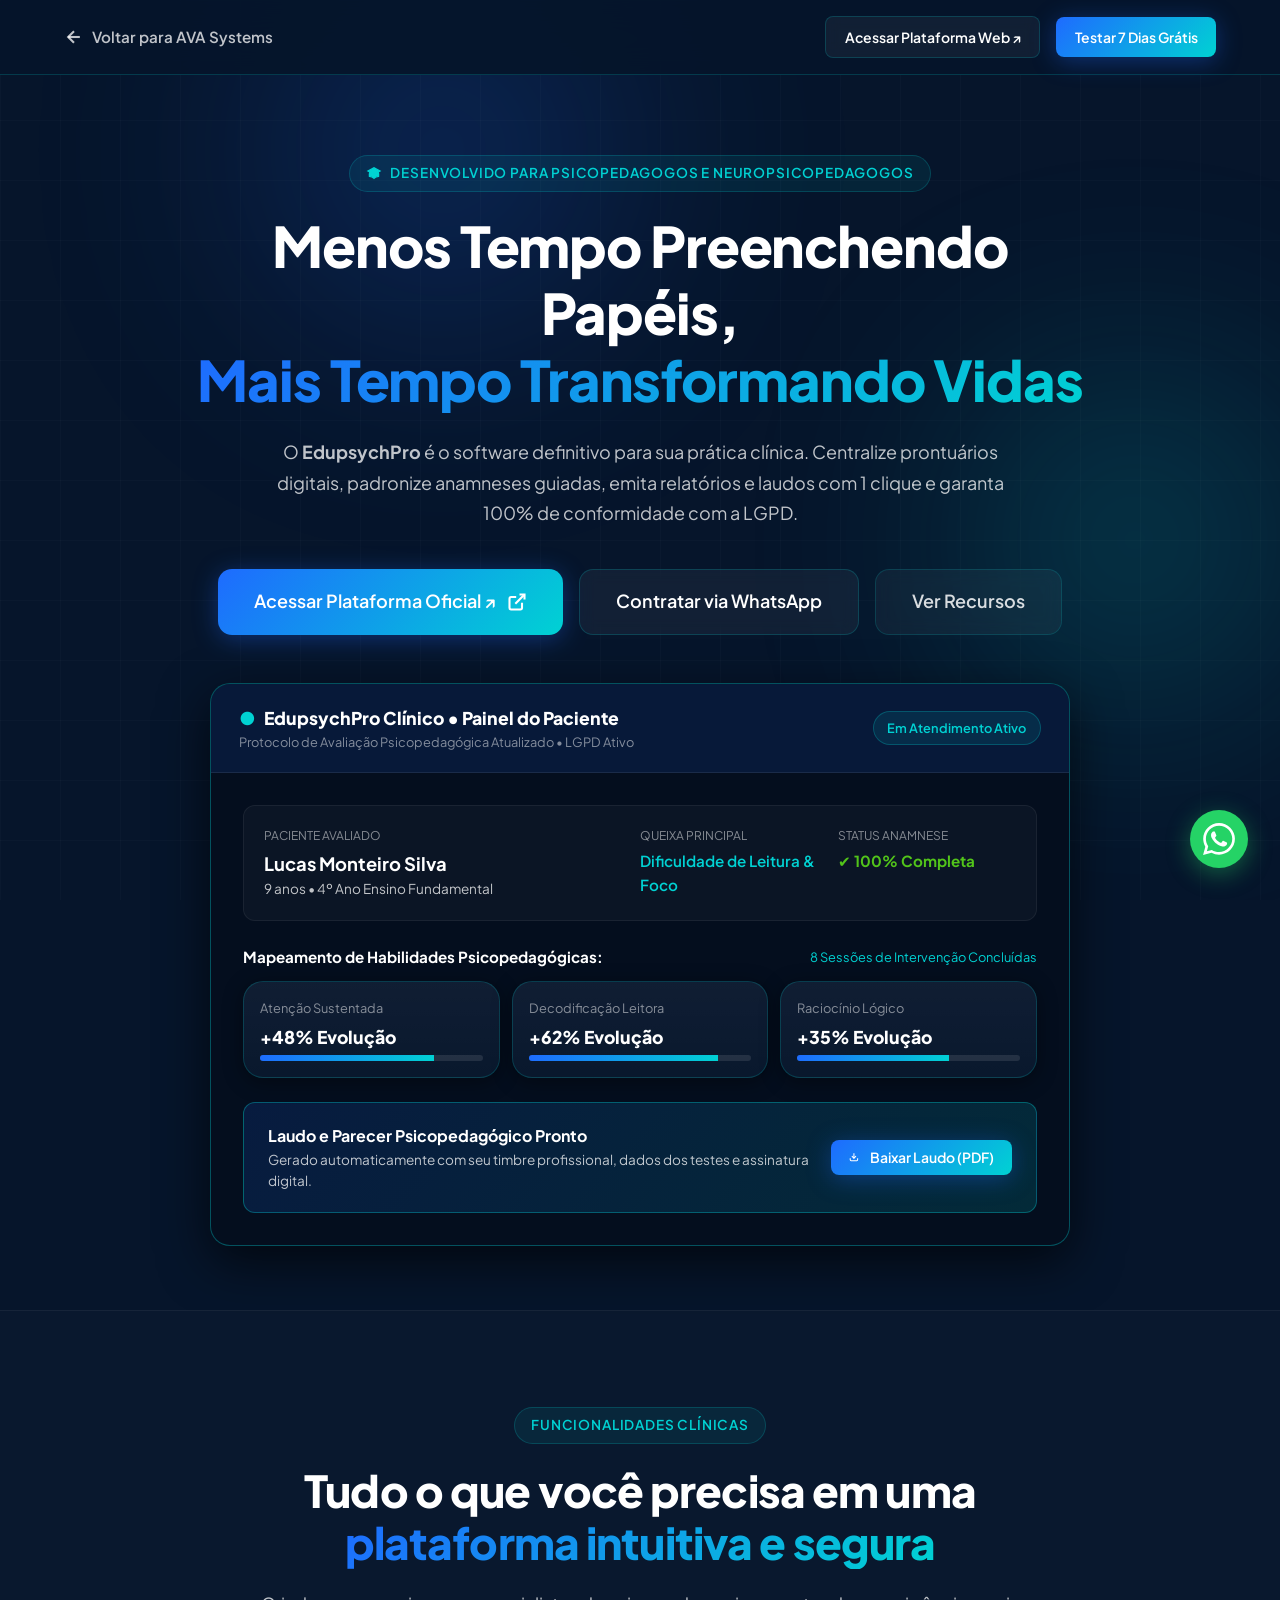
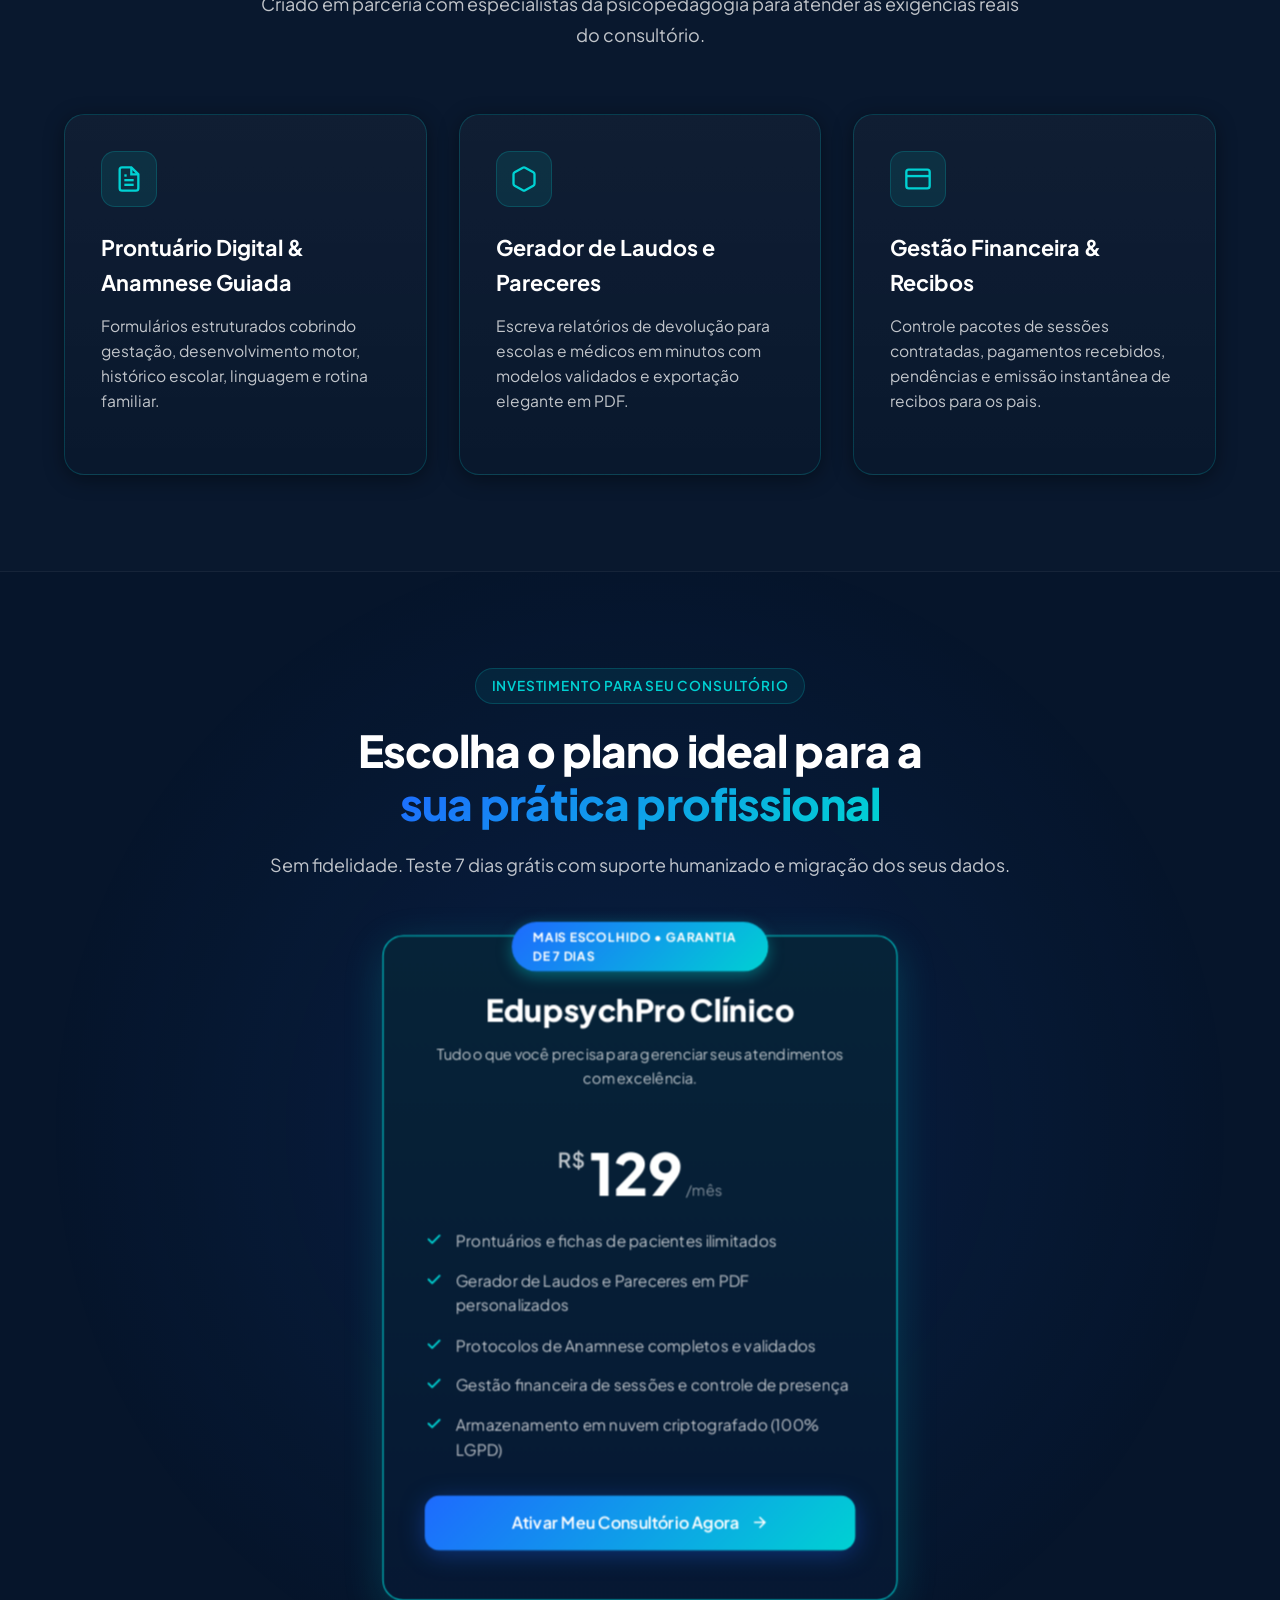
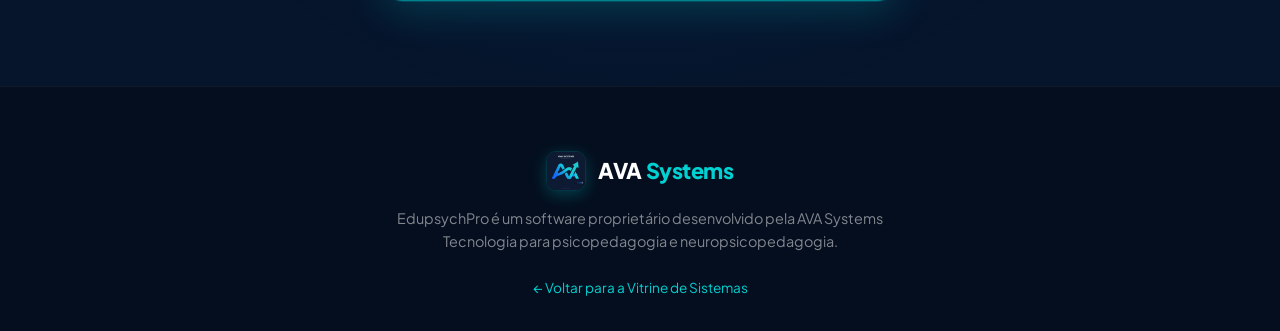
==== commit 5039f336: "feat: integrar links reais do EdupsychPro (app.edupsychpro.tech) e Kit-Assessor (137.131.160.171.nip" ====
--- a/edupsychpro.html
+++ b/edupsychpro.html
@@ -126,11 +126,17 @@
       </a>
 
       <div style="display: flex; align-items: center; gap: 1rem;">
+        <a href="https://app.edupsychpro.tech/" 
+           class="btn btn-secondary btn-sm" 
+           target="_blank" 
+           rel="noopener">
+          <span>Acessar Plataforma Web ↗</span>
+        </a>
         <a href="https://wa.me/5511999999999?text=Ol%C3%A1!%20Quero%20conhecer%20e%20testar%20o%20EdupsychPro%20para%20psicopedagogos!" 
            class="btn btn-primary btn-sm" 
            target="_blank" 
            rel="noopener">
-          <span>Testar EdupsychPro</span>
+          <span>Testar 7 Dias Grátis</span>
         </a>
       </div>
     </div>
@@ -155,17 +161,25 @@
         </p>
 
         <div style="display: flex; justify-content: center; gap: 1rem; flex-wrap: wrap;">
-          <a href="https://wa.me/5511999999999?text=Ol%C3%A1!%20Quero%20contratar%20o%20EdupsychPro%20com%20condi%C3%A7%C3%A3o%20especial!" 
+          <a href="https://app.edupsychpro.tech/" 
              class="btn btn-primary btn-lg" 
              target="_blank" 
              rel="noopener">
-            <span>Começar Agora com 7 Dias Grátis</span>
+            <span>Acessar Plataforma Oficial ↗</span>
             <svg width="20" height="20" viewBox="0 0 24 24" fill="none" stroke="currentColor" stroke-width="2.5">
-              <path d="M5 12h14M12 5l7 7-7 7"/>
+              <path d="M18 13v6a2 2 0 0 1-2 2H5a2 2 0 0 1-2-2V8a2 2 0 0 1 2-2h6"/>
+              <polyline points="15 3 21 3 21 9"/>
+              <line x1="10" y1="14" x2="21" y2="3"/>
             </svg>
           </a>
-          <a href="#recursos" class="btn btn-secondary btn-lg">
-            <span>Ver Demonstração de Recursos</span>
+          <a href="https://wa.me/5511999999999?text=Ol%C3%A1!%20Quero%20contratar%20o%20EdupsychPro%20com%20condi%C3%A7%C3%A3o%20especial!" 
+             class="btn btn-secondary btn-lg" 
+             target="_blank" 
+             rel="noopener">
+            <span>Contratar via WhatsApp</span>
+          </a>
+          <a href="#recursos" class="btn btn-secondary btn-lg" style="opacity: 0.85;">
+            <span>Ver Recursos</span>
           </a>
         </div>
 
--- a/styles.css
+++ b/styles.css
@@ -1756,12 +1756,47 @@
 
 .product-actions {
   display: grid;
-  grid-template-columns: 1.25fr 1fr;
+  grid-template-columns: 1fr 1fr;
   gap: 0.85rem;
 }
 
 .product-actions .btn {
   width: 100%;
+}
+
+.product-direct-buy-link {
+  background: none;
+  border: none;
+  color: var(--accent-cyan);
+  font-size: 0.825rem;
+  font-weight: 600;
+  cursor: pointer;
+  margin-top: 1rem;
+  text-align: center;
+  width: 100%;
+  display: block;
+  transition: all var(--transition-fast);
+  text-decoration: underline;
+  text-underline-offset: 4px;
+  opacity: 0.9;
+}
+
+.product-direct-buy-link:hover {
+  color: #FFFFFF;
+  opacity: 1;
+}
+
+.product-domain-badge {
+  display: inline-flex;
+  align-items: center;
+  gap: 0.35rem;
+  font-size: 0.78rem;
+  font-weight: 600;
+  color: #8fc4ff;
+  background: rgba(30, 107, 255, 0.12);
+  border: 1px solid rgba(30, 107, 255, 0.35);
+  padding: 0.3rem 0.75rem;
+  border-radius: var(--radius-full);
 }
 
 @media (max-width: 992px) {
